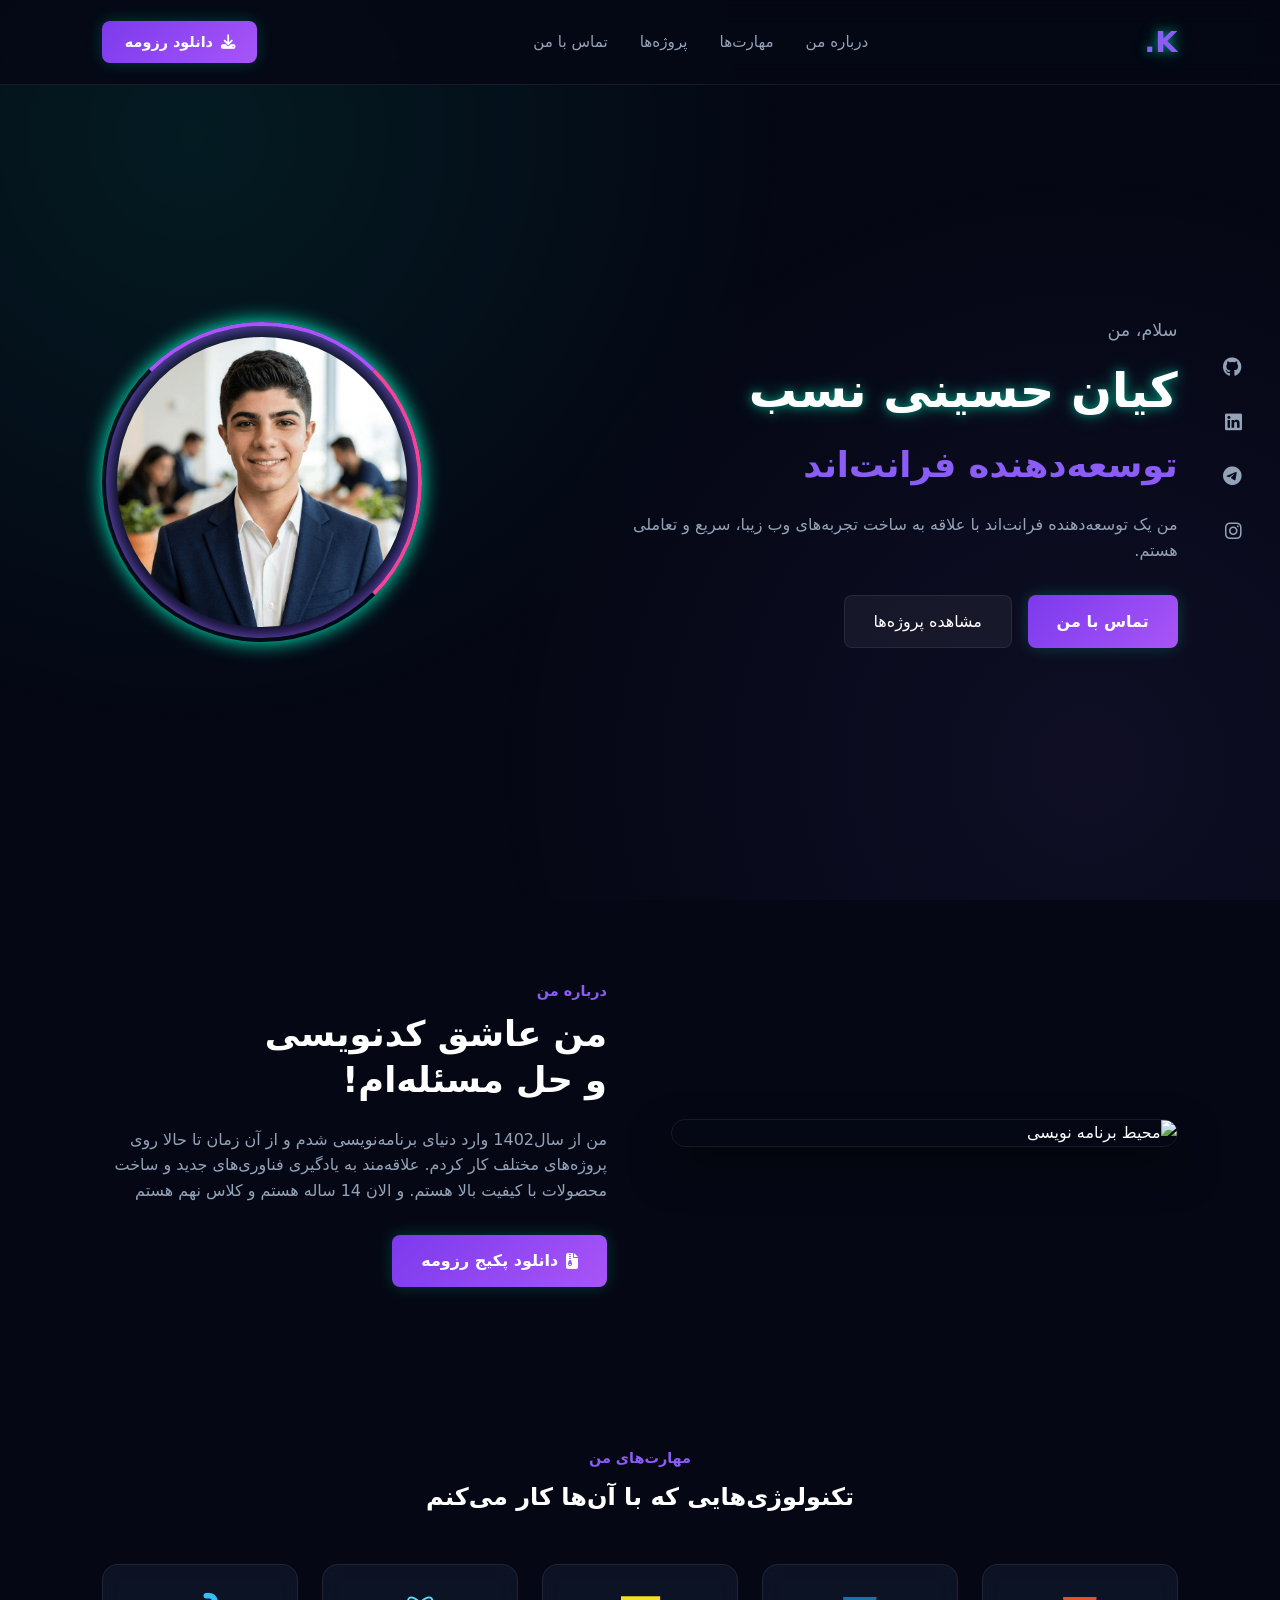
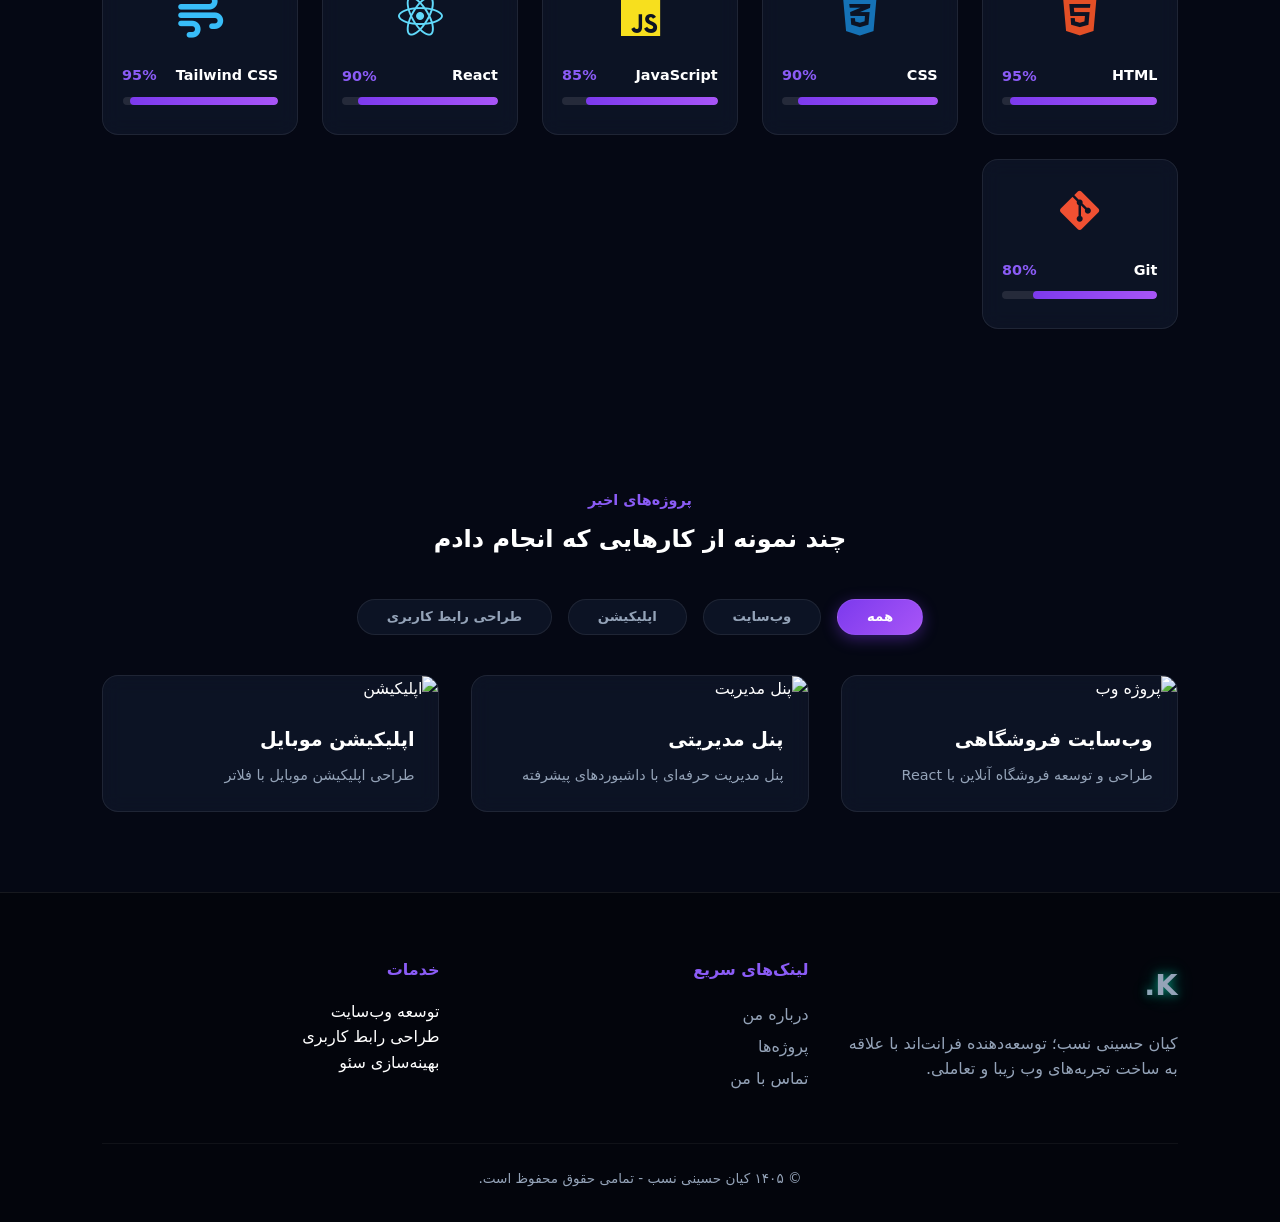
==== index.html @ b5247538 "Add files via upload" ====
<!doctype html>
<html lang="fa" dir="rtl">
  <head>
    <meta charset="UTF-8" />
    <meta name="viewport" content="width=device-width, initial-scale=1.0" />
    <title>کیان حسینی نسب | توسعه‌دهنده فرانت‌اند</title>
    <!-- آیکون‌های FontAwesome -->
    <link
      rel="stylesheet"
      href="https://cdnjs.cloudflare.com/ajax/libs/font-awesome/6.4.0/css/all.min.css"
    />
    <!-- فایل استایل مجزا -->
    <link rel="stylesheet" href="../css/style.css" />
  </head>
  <body>
    <!-- افکت ذرات و هاله پس‌زمینه -->
    <div class="glow-bg"></div>

    <!-- هدر -->
    <header>
      <a href="#" class="logo glow-text">K.</a>
      <button class="hamburger" id="hamburger" aria-label="منو">
        <span></span>
        <span></span>
        <span></span>
      </button>
      <nav id="navMenu">
        <ul>
          <li><a href="./html/info.html" class="nav-link">درباره من</a></li>
          <li><a href="#skills" class="nav-link">مهارت‌ها</a></li>
          <li><a href="./html/projects.html" class="nav-link">پروژه‌ها</a></li>
          <li><a href="./html/contact.html" class="nav-link">تماس با من</a></li>
        </ul>
      </nav>
      <!-- اصلاح‌شده: تبدیل button به a برای کارکرد لینک دانلود -->
      <a
        href="./link/files.zip"
        download="Kian_Hosseini_Resume.zip"
        class="btn-cv pulse-btn"
      >
        <i class="fas fa-download"></i> دانلود رزومه
      </a>
    </header>

    <!-- بخش Hero -->
    <section class="hero reveal">
      <div class="social-sidebar">
        <a href="https://github.com/kian-developer" class="social-icon"
          ><i class="fab fa-github"></i
        ></a>
        <a href="https://linkedin.com" class="social-icon"
          ><i class="fab fa-linkedin"></i
        ></a>
        <a href="https://t.me/+0CqpkGzjEK8zYzdk" class="social-icon"
          ><i class="fab fa-telegram"></i
        ></a>
        <a href="https://instagram.com" class="social-icon"
          ><i class="fab fa-instagram"></i
        ></a>
      </div>

      <div class="hero-content">
        <p class="hero-subtitle">سلام، من</p>
        <h1 class="hero-title glow-text">کیان حسینی نسب</h1>
        <h2 class="hero-role typing-effect">توسعه‌دهنده فرانت‌اند</h2>
        <p class="hero-desc">
          من یک توسعه‌دهنده فرانت‌اند با علاقه به ساخت تجربه‌های وب زیبا، سریع و
          تعاملی هستم.
        </p>
        <div class="hero-btns">
          <a href="#contact" class="btn-primary glow-btn">تماس با من</a>
          <a href="#projects" class="btn-secondary">مشاهده پروژه‌ها</a>
        </div>
      </div>

      <div class="hero-avatar float-anim">
        <div class="neon-ring"></div>
        <img
          src="../image/image.png"
          alt="عکس کیان حسینی نسب"
          class="avatar-img"
        />
      </div>
    </section>

    <!-- درباره من -->
    <section class="about reveal" id="about">
      <div class="about-img-box tilt-card">
        <img
          src="https://images.unsplash.com/photo-1555066931-4365d14bab8c?w=800&auto=format&fit=crop"
          alt="محیط برنامه نویسی"
        />
      </div>
      <div class="about-content">
        <span class="section-tag">درباره من</span>
        <h2 class="about-title">من عاشق کدنویسی<br />و حل مسئله‌ام!</h2>
        <p class="about-desc">
          من از سال1402 وارد دنیای برنامه‌نویسی شدم و از آن زمان تا حالا روی
          پروژه‌های مختلف کار کردم. علاقه‌مند به یادگیری فناوری‌های جدید و ساخت
          محصولات با کیفیت بالا هستم. و الان 14 ساله هستم و کلاس نهم هستم
        </p>
        <a
          href="../link/files.zip"
          download="Kian_Hosseini_Resume.zip"
          class="btn-primary glow-btn"
        >
          <i class="fas fa-file-archive"></i> دانلود پکیج رزومه
        </a>
      </div>
    </section>

    <!-- مهارت‌ها -->
    <section class="skills reveal" id="skills">
      <span class="section-tag">مهارت‌های من</span>
      <h2>تکنولوژی‌هایی که با آن‌ها کار می‌کنم</h2>
      <div class="skills-grid">
        <div class="skill-card tilt-card">
          <i class="fab fa-html5" style="color: #e34f26"></i>
          <div class="skill-header">
            <span>HTML</span>
            <span>95%</span>
          </div>
          <div class="progress-bar-bg">
            <div class="progress-bar-fill" data-progress="95%"></div>
          </div>
        </div>

        <div class="skill-card tilt-card">
          <i class="fab fa-css3-alt" style="color: #1572b6"></i>
          <div class="skill-header">
            <span>CSS</span>
            <span>90%</span>
          </div>
          <div class="progress-bar-bg">
            <div class="progress-bar-fill" data-progress="90%"></div>
          </div>
        </div>

        <div class="skill-card tilt-card">
          <i class="fab fa-js" style="color: #f7df1e"></i>
          <div class="skill-header">
            <span>JavaScript</span>
            <span>85%</span>
          </div>
          <div class="progress-bar-bg">
            <div class="progress-bar-fill" data-progress="85%"></div>
          </div>
        </div>

        <div class="skill-card tilt-card">
          <i class="fab fa-react" style="color: #61dafb"></i>
          <div class="skill-header">
            <span>React</span>
            <span>90%</span>
          </div>
          <div class="progress-bar-bg">
            <div class="progress-bar-fill" data-progress="90%"></div>
          </div>
        </div>

        <div class="skill-card tilt-card">
          <i class="fas fa-wind" style="color: #38bdf8"></i>
          <div class="skill-header">
            <span>Tailwind CSS</span>
            <span>95%</span>
          </div>
          <div class="progress-bar-bg">
            <div class="progress-bar-fill" data-progress="95%"></div>
          </div>
        </div>

        <div class="skill-card tilt-card">
          <i class="fab fa-git-alt" style="color: #f05032"></i>
          <div class="skill-header">
            <span>Git</span>
            <span>80%</span>
          </div>
          <div class="progress-bar-bg">
            <div class="progress-bar-fill" data-progress="80%"></div>
          </div>
        </div>
      </div>
    </section>

    <!-- پروژه‌ها -->
    <section class="projects reveal" id="projects">
      <span class="section-tag">پروژه‌های اخیر</span>
      <h2>چند نمونه از کارهایی که انجام دادم</h2>

      <div class="filter-btns">
        <button class="filter-btn active" data-filter="all">همه</button>
        <button class="filter-btn" data-filter="web">وب‌سایت</button>
        <button class="filter-btn" data-filter="app">اپلیکیشن</button>
        <button class="filter-btn" data-filter="ui">طراحی رابط کاربری</button>
      </div>

      <div class="projects-grid">
        <div class="project-card tilt-card" data-category="web">
          <img
            src="https://images.unsplash.com/photo-1460925895917-afdab827c52f?w=500&auto=format&fit=crop"
            alt="پروژه وب"
          />
          <div class="project-info">
            <h3 class="project-title">وب‌سایت فروشگاهی</h3>
            <p class="project-desc">طراحی و توسعه فروشگاه آنلاین با React</p>
          </div>
        </div>
        <div class="project-card tilt-card" data-category="web">
          <img
            src="https://images.unsplash.com/photo-1551288049-bebda4e38f71?w=500&auto=format&fit=crop"
            alt="پنل مدیریت"
          />
          <div class="project-info">
            <h3 class="project-title">پنل مدیریتی</h3>
            <p class="project-desc">پنل مدیریت حرفه‌ای با داشبوردهای پیشرفته</p>
          </div>
        </div>
        <div class="project-card tilt-card" data-category="app">
          <img
            src="https://images.unsplash.com/photo-1512941937669-90a1b58e7e9c?w=500&auto=format&fit=crop"
            alt="اپلیکیشن"
          />
          <div class="project-info">
            <h3 class="project-title">اپلیکیشن موبایل</h3>
            <p class="project-desc">طراحی اپلیکیشن موبایل با فلاتر</p>
          </div>
        </div>
      </div>
    </section>

    <!-- فوتر -->
    <footer id="contact">
      <div class="footer-content">
        <div class="footer-col">
          <a href="#" class="logo glow-text">K.</a>
          <p style="color: var(--text-gray); margin-top: 1rem">
            کیان حسینی نسب؛ توسعه‌دهنده فرانت‌اند با علاقه به ساخت تجربه‌های وب
            زیبا و تعاملی.
          </p>
        </div>
        <div class="footer-col">
          <h4>لینک‌های سریع</h4>
          <ul>
            <li><a href="#about">درباره من</a></li>
            <li><a href="#projects">پروژه‌ها</a></li>
            <li><a href="#contact">تماس با من</a></li>
          </ul>
        </div>
        <div class="footer-col">
          <h4>خدمات</h4>
          <ul>
            <li>توسعه وب‌سایت</li>
            <li>طراحی رابط کاربری</li>
            <li>بهینه‌سازی سئو</li>
          </ul>
        </div>
      </div>
      <div class="footer-bottom">
        <p>© ۱۴۰۵ کیان حسینی نسب - تمامی حقوق محفوظ است.</p>
      </div>
    </footer>

    <!-- اسکریپت مجزا -->
    <script src="../js/index.js"></script>
  </body>
</html>
---- css/style.css ----
/* ========================================== */
/* ریست و متغیرهای اصلی                      */
/* ========================================== */
html {
  scroll-behavior: smooth;
  /* جلوگیری از پوشانده شدن سرتیترها توسط هدر ثابت */
  scroll-padding-top: 80px;
}
* {
  box-sizing: border-box;
  margin: 0;
  padding: 0;
  font-family:
    system-ui,
    -apple-system,
    BlinkMacSystemFont,
    "Segoe UI",
    Roboto,
    sans-serif;
}

:root {
  --bg-dark: #050814;
  --card-bg: rgba(15, 23, 42, 0.75);
  --card-border: rgba(255, 255, 255, 0.08);
  --primary-purple: #8b5cf6;
  --accent-neon: #a855f7;
  --text-white: #ffffff;
  --text-gray: #94a3b8;
}

body {
  background-color: var(--bg-dark);
  color: var(--text-white);
  line-height: 1.6;
  overflow-x: hidden;
}

/* ========================================== */
/* هدر و ناوبری                               */
/* ========================================== */
header {
  position: fixed;
  top: 0;
  left: 0;
  width: 100%;
  padding: 1.2rem 8%;
  display: flex;
  justify-content: space-between;
  align-items: center;
  background: rgba(5, 8, 20, 0.85);
  backdrop-filter: blur(12px);
  z-index: 1000;
  border-bottom: 1px solid var(--card-border);
}

.logo {
  font-size: 1.8rem;
  font-weight: 800;
  color: var(--primary-purple);
  text-decoration: none;
}

nav ul {
  display: flex;
  list-style: none;
  gap: 2rem;
}

nav a {
  color: var(--text-gray);
  text-decoration: none;
  font-size: 0.95rem;
  transition: color 0.3s;
}

nav a:hover {
  color: var(--text-white);
}

.btn-cv {
  background: linear-gradient(135deg, #7c3aed, #a855f7);
  color: white;
  padding: 0.6rem 1.4rem;
  border-radius: 8px;
  text-decoration: none;
  font-weight: bold;
  font-size: 0.9rem;
  box-shadow: 0 4px 15px rgba(124, 58, 237, 0.4);
  transition:
    transform 0.3s,
    box-shadow 0.3s;
}

.btn-cv:hover {
  transform: translateY(-2px);
  box-shadow: 0 6px 20px rgba(124, 58, 237, 0.6);
}

/* دکمه همبرگری موبایل */
.hamburger {
  display: none;
  flex-direction: column;
  gap: 5px;
  cursor: pointer;
  background: none;
  border: none;
  z-index: 1001;
}

.hamburger span {
  width: 25px;
  height: 3px;
  background-color: var(--text-white);
  border-radius: 2px;
  transition: 0.3s;
}

/* ========================================== */
/* بخش Hero                                  */
/* ========================================== */
.hero {
  min-height: 100vh;
  padding: 8rem 8% 4rem;
  display: flex;
  align-items: center;
  justify-content: space-between;
  position: relative;
}

.social-sidebar {
  position: absolute;
  right: 3%;
  top: 50%;
  transform: translateY(-50%);
  display: flex;
  flex-direction: column;
  gap: 1.5rem;
}

.social-sidebar a {
  color: var(--text-gray);
  font-size: 1.2rem;
  transition:
    color 0.3s,
    transform 0.3s;
}

.social-sidebar a:hover {
  color: var(--primary-purple);
  transform: scale(1.2);
}

.hero-content {
  max-width: 550px;
}

.hero-subtitle {
  color: var(--text-gray);
  font-size: 1.1rem;
  margin-bottom: 0.5rem;
}

.hero-title {
  font-size: 3rem;
  font-weight: 800;
  margin-bottom: 0.5rem;
}

.hero-role {
  font-size: 2.2rem;
  color: var(--primary-purple);
  margin-bottom: 1.2rem;
}

.hero-desc {
  color: var(--text-gray);
  margin-bottom: 2rem;
  font-size: 1rem;
}

.hero-btns {
  display: flex;
  gap: 1rem;
}

.btn-primary {
  background: linear-gradient(135deg, #7c3aed, #a855f7);
  color: white;
  padding: 0.8rem 1.8rem;
  border-radius: 8px;
  text-decoration: none;
  font-weight: bold;
}

.btn-secondary {
  border: 1px solid var(--card-border);
  background: rgba(255, 255, 255, 0.05);
  color: white;
  padding: 0.8rem 1.8rem;
  border-radius: 8px;
  text-decoration: none;
}

/* حلقه نئونی تصویر */
.hero-avatar {
  position: relative;
  width: 320px;
  height: 320px;
  display: flex;
  justify-content: center;
  align-items: center;
}

.neon-ring {
  position: absolute;
  width: 100%;
  height: 100%;
  border-radius: 50%;
  border: 4px solid transparent;
  border-top-color: #a855f7;
  border-right-color: #ec4899;
  box-shadow: 0 0 30px rgba(168, 85, 247, 0.5);
  animation: spin 8s linear infinite;
}

.avatar-img {
  width: 290px;
  height: 290px;
  border-radius: 50%;
  object-fit: cover;
  position: relative;
  z-index: 2;
}

@keyframes spin {
  100% {
    transform: rotate(360deg);
  }
}

/* ========================================== */
/* بخش درباره من                              */
/* ========================================== */
.about {
  padding: 5rem 8%;
  display: flex;
  align-items: center;
  gap: 4rem;
}

.about-img-box {
  flex: 1;
  border-radius: 16px;
  overflow: hidden;
  border: 1px solid var(--card-border);
  box-shadow: 0 20px 40px rgba(0, 0, 0, 0.5);
}

.about-img-box img {
  width: 100%;
  display: block;
}

.about-content {
  flex: 1;
}

.section-tag {
  color: var(--primary-purple);
  font-size: 0.9rem;
  font-weight: bold;
  margin-bottom: 0.5rem;
  display: block;
}

.about-title {
  font-size: 2.2rem;
  margin-bottom: 1.5rem;
  line-height: 1.3;
}

.about-desc {
  color: var(--text-gray);
  margin-bottom: 2rem;
}

/* ========================================== */
/* بخش مهارت‌ها + نوارهای پیشرفت (Progress Bar)*/
/* ========================================== */
.skills {
  padding: 5rem 8%;
  text-align: center;
}

.skills-grid {
  display: grid;
  grid-template-columns: repeat(auto-fit, minmax(180px, 1fr));
  gap: 1.5rem;
  margin-top: 3rem;
}

.skill-card {
  background: var(--card-bg);
  border: 1px solid var(--card-border);
  padding: 1.8rem 1.2rem;
  border-radius: 16px;
  backdrop-filter: blur(10px);
  transition:
    transform 0.3s,
    box-shadow 0.3s;
  display: flex;
  flex-direction: column;
  align-items: center;
}

.skill-card:hover {
  transform: translateY(-8px);
  box-shadow: 0 10px 25px rgba(139, 92, 246, 0.2);
}

.skill-card i {
  font-size: 2.8rem;
  margin-bottom: 0.8rem;
}

.skill-header {
  display: flex;
  justify-content: space-between;
  width: 100%;
  margin-top: 0.8rem;
  font-size: 0.9rem;
  font-weight: bold;
}

.skill-header span:last-child {
  color: var(--primary-purple);
}

.progress-bar-bg {
  width: 100%;
  height: 8px;
  background: rgba(255, 255, 255, 0.1);
  border-radius: 10px;
  margin-top: 0.6rem;
  overflow: hidden;
  position: relative;
}

.progress-bar-fill {
  height: 100%;
  background: linear-gradient(90deg, #7c3aed, #a855f7);
  border-radius: 10px;
  width: 0%;
  transition: width 1.5s ease-in-out;
}

/* ========================================== */
/* بخش پروژه‌ها با فیلتر داینامیک             */
/* ========================================== */
.projects {
  padding: 5rem 8%;
  text-align: center;
}

.filter-btns {
  display: flex;
  justify-content: center;
  gap: 1rem;
  margin: 2.5rem 0;
  flex-wrap: wrap;
}

.filter-btn {
  background: var(--card-bg);
  border: 1px solid var(--card-border);
  color: var(--text-gray);
  padding: 0.6rem 1.8rem;
  border-radius: 20px;
  cursor: pointer;
  font-weight: 600;
  transition: all 0.3s ease;
}

.filter-btn.active,
.filter-btn:hover {
  background: linear-gradient(135deg, #7c3aed, #a855f7);
  color: white;
  box-shadow: 0 4px 15px rgba(124, 58, 237, 0.4);
}

.projects-grid {
  display: grid;
  grid-template-columns: repeat(auto-fit, minmax(300px, 1fr));
  gap: 2rem;
}

.project-card {
  background: var(--card-bg);
  border: 1px solid var(--card-border);
  border-radius: 16px;
  overflow: hidden;
  text-align: right;
  transition:
    transform 0.4s ease,
    opacity 0.4s ease;
  backdrop-filter: blur(10px);
}

.project-card.hide {
  display: none;
}

.project-card:hover {
  transform: translateY(-8px);
}

.project-card img {
  width: 100%;
  height: 200px;
  object-fit: cover;
}

.project-info {
  padding: 1.5rem;
}

.project-title {
  font-size: 1.2rem;
  margin-bottom: 0.5rem;
}

.project-desc {
  color: var(--text-gray);
  font-size: 0.9rem;
}

/* ========================================== */
/* انیمیشن ظهور موقع اسکرول                   */
/* ========================================== */
.reveal {
  opacity: 0;
  transform: translateY(30px);
  transition: all 0.8s ease;
}

.reveal.active {
  opacity: 1;
  transform: translateY(0);
}

/* ========================================== */
/* فوتر                                       */
/* ========================================== */
footer {
  border-top: 1px solid var(--card-border);
  padding: 4rem 8% 2rem;
  background: #03050c;
}

.footer-content {
  display: grid;
  grid-template-columns: repeat(auto-fit, minmax(200px, 1fr));
  gap: 2rem;
  margin-bottom: 3rem;
}

.footer-col h4 {
  color: var(--primary-purple);
  margin-bottom: 1rem;
}

.footer-col ul {
  list-style: none;
}

.footer-col a {
  color: var(--text-gray);
  text-decoration: none;
  line-height: 2;
}

.footer-bottom {
  text-align: center;
  color: var(--text-gray);
  font-size: 0.85rem;
  border-top: 1px solid rgba(255, 255, 255, 0.05);
  padding-top: 1.5rem;
}

/* ========================================== */
/* تنظیمات ریسپانسیو (موبایل و تبلت)          */
/* ========================================== */
@media (max-width: 992px) {
  .hero {
    flex-direction: column-reverse;
    text-align: center;
    gap: 3rem;
  }
  .social-sidebar {
    position: static;
    flex-direction: row;
    transform: none;
    justify-content: center;
  }
  .about {
    flex-direction: column;
    text-align: center;
  }
}

@media (max-width: 768px) {
  .hamburger {
    display: flex;
  }

  nav {
    position: fixed;
    top: 0;
    right: -100%;
    width: 70%;
    height: 100vh;
    background: rgba(5, 8, 20, 0.98);
    backdrop-filter: blur(15px);
    flex-direction: column;
    justify-content: center;
    align-items: center;
    transition: 0.4s ease;
  }

  nav.active {
    right: 0;
  }
  nav ul {
    flex-direction: column;
    text-align: center;
  }

  .hero-title {
    font-size: 2.2rem;
  }
  .hero-role {
    font-size: 1.6rem;
  }
}
/* ==============================================
   استایل‌های انیمیشنی مدرن و نئونی (Sigma Style)
   ============================================== */

:root {
  --neon-cyan: #00ffcc;
  --neon-purple: #8b5cf6;
}

/* پس‌زمینه پویا با هاله نئونی */
.glow-bg {
  position: fixed;
  top: 0;
  left: 0;
  width: 100vw;
  height: 100vh;
  background:
    radial-gradient(
      circle at 15% 15%,
      rgba(0, 255, 204, 0.08) 0%,
      transparent 45%
    ),
    radial-gradient(
      circle at 85% 85%,
      rgba(139, 92, 246, 0.08) 0%,
      transparent 45%
    );
  pointer-events: none;
  z-index: -1;
}

/* افکت شناوری تصویر */
.float-anim {
  animation: float 4s ease-in-out infinite;
}

@keyframes float {
  0%,
  100% {
    transform: translateY(0px) rotate(0deg);
  }
  50% {
    transform: translateY(-15px) rotate(1deg);
  }
}

/* متن‌های درخشان نئونی */
.glow-text {
  text-shadow:
    0 0 10px rgba(0, 255, 204, 0.5),
    0 0 20px rgba(0, 255, 204, 0.3);
}

/* دکمه دانلود با پالس درخشان */
.btn-cv,
.glow-btn {
  position: relative;
  transition: all 0.4s cubic-bezier(0.175, 0.885, 0.32, 1.275);
  box-shadow: 0 0 15px rgba(0, 255, 204, 0.2);
  text-decoration: none;
  display: inline-flex;
  align-items: center;
  gap: 0.5rem;
}

.btn-cv:hover,
.glow-btn:hover {
  transform: translateY(-4px) scale(1.03);
  box-shadow: 0 0 25px rgba(0, 247, 255, 0.6);
}

/* کارت‌های سه‌بعدی متحرک */
.tilt-card {
  transition:
    transform 0.4s ease,
    box-shadow 0.4s ease;
  border: 1px solid rgba(255, 255, 255, 0.08);
  backdrop-filter: blur(10px);
}

.tilt-card:hover {
  transform: translateY(-8px) scale(1.02);
  border-color: var(--neon-cyan);
  box-shadow: 0 10px 30px rgba(0, 238, 255, 0.2);
}

/* انیمیشن چرخشی حلقه نئونی پروفایل */
.neon-ring {
  box-shadow:
    0 0 20px var(--neon-cyan),
    inset 0 0 20px var(--neon-purple);
  animation: pulse-ring 3s infinite alternate;
}

@keyframes pulse-ring {
  0% {
    transform: scale(0.98);
    opacity: 0.8;
  }
  100% {
    transform: scale(1.03);
    opacity: 1;
    box-shadow: 0 0 35px var(--neon-cyan);
  }
}

/* آیکون‌های شبکه اجتماعی متحرک */
.social-icon {
  transition: all 0.3s ease;
}

.social-icon:hover {
  color: var(--neon-cyan);
  transform: translateX(-5px) scale(1.2);
}

/* استایل برای سی اس اس کانتکت */
/* ==============================================
   استایل‌های اختصاصی صفحه تماس با من
   ============================================== */

.contact-page {
  padding: 120px 2rem 4rem;
  max-width: 1200px;
  margin: 0 auto;
}

.contact-hero {
  text-align: center;
  margin-bottom: 3rem;
}

.contact-container {
  display: grid;
  grid-template-columns: 1fr 1.5fr;
  gap: 2.5rem;
  margin-bottom: 4rem;
}

@media (max-width: 968px) {
  .contact-container {
    grid-template-columns: 1fr;
  }
}

.contact-info-cards {
  display: flex;
  flex-direction: column;
  gap: 1.5rem;
}

.info-card {
  display: flex;
  align-items: center;
  gap: 1.2rem;
  padding: 1.5rem;
  background: rgba(18, 20, 32, 0.6);
  border-radius: 16px;
}

.info-icon {
  width: 50px;
  height: 50px;
  background: rgba(0, 255, 204, 0.1);
  border: 1px solid var(--neon-cyan);
  border-radius: 12px;
  display: flex;
  align-items: center;
  justify-content: center;
  color: var(--neon-cyan);
  font-size: 1.3rem;
}

.info-link {
  color: var(--neon-cyan);
  text-decoration: none;
  font-weight: bold;
}

.contact-form-wrapper {
  background: rgba(18, 20, 32, 0.7);
  padding: 2.5rem;
  border-radius: 20px;
}

.input-group {
  display: flex;
  flex-direction: column;
  gap: 0.5rem;
  margin-bottom: 1.2rem;
}

.input-group label {
  color: #fff;
  font-size: 0.9rem;
}

.input-group input,
.input-group select,
.input-group textarea {
  width: 100%;
  padding: 0.85rem 1rem;
  background: rgba(255, 255, 255, 0.05);
  border: 1px solid rgba(255, 255, 255, 0.1);
  border-radius: 10px;
  color: #fff;
  outline: none;
  transition: all 0.3s ease;
}

.input-group input:focus,
.input-group select:focus,
.input-group textarea:focus {
  border-color: var(--neon-cyan);
  box-shadow: 0 0 10px rgba(0, 255, 204, 0.3);
}

.submit-btn {
  width: 100%;
  justify-content: center;
  cursor: pointer;
}

.faq-grid {
  display: grid;
  grid-template-columns: repeat(auto-fit, minmax(300px, 1fr));
  gap: 1.5rem;
  margin-top: 1.5rem;
}

.faq-item {
  padding: 1.5rem;
  background: rgba(18, 20, 32, 0.6);
  border-radius: 16px;
}
/* ==============================================
   استایل دکمه‌های شبکه‌های اجتماعی (Social Buttons)
   ============================================== */

.social-connect-box {
  background: rgba(18, 20, 32, 0.7);
  padding: 1.8rem;
  border-radius: 20px;
  border: 1px solid rgba(255, 255, 255, 0.08);
  backdrop-filter: blur(10px);
  margin-top: 1rem;
}

.social-connect-box h3 {
  color: #fff;
  font-size: 1.1rem;
  margin-bottom: 1.2rem;
  text-align: center;
}

.social-links-grid {
  display: flex;
  flex-direction: column;
  gap: 0.8rem;
}

.social-btn {
  display: flex;
  align-items: center;
  justify-content: center;
  gap: 0.8rem;
  padding: 0.85rem 1.2rem;
  background: rgba(255, 255, 255, 0.03);
  border: 1px solid rgba(255, 255, 255, 0.1);
  border-radius: 12px;
  color: var(--text-gray, #e2e8f0);
  text-decoration: none;
  font-weight: 600;
  font-size: 0.95rem;
  transition: all 0.3s cubic-bezier(0.175, 0.885, 0.32, 1.275);
}

/* افکت هوور (Hover) دکمه‌ها */
.social-btn:hover {
  transform: translateY(-3px) scale(1.02);
  color: #fff;
}

/* استایل و رنگ اختصاصی هر شبکه اجتماعی هنگام رفتن موس روی آن */
.social-btn:nth-child(1):hover {
  /* GitHub */
  background: rgba(255, 255, 255, 0.1);
  border-color: #fff;
  box-shadow: 0 0 15px rgba(255, 255, 255, 0.3);
}

.social-btn:nth-child(2):hover {
  /* LinkedIn */
  background: rgba(10, 102, 194, 0.2);
  border-color: #0a66c2;
  color: #0a66c2;
  box-shadow: 0 0 15px rgba(10, 102, 194, 0.4);
}

.social-btn:nth-child(3):hover {
  /* Instagram */
  background: rgba(225, 48, 108, 0.2);
  border-color: #e1306c;
  color: #e1306c;
  box-shadow: 0 0 15px rgba(225, 48, 108, 0.4);
}

/* بزرگ‌تر شدن آیکون‌ها هنگام هوور */
.social-btn i {
  font-size: 1.2rem;
  transition: transform 0.3s ease;
}

.social-btn:hover i {
  transform: scale(1.2);
}
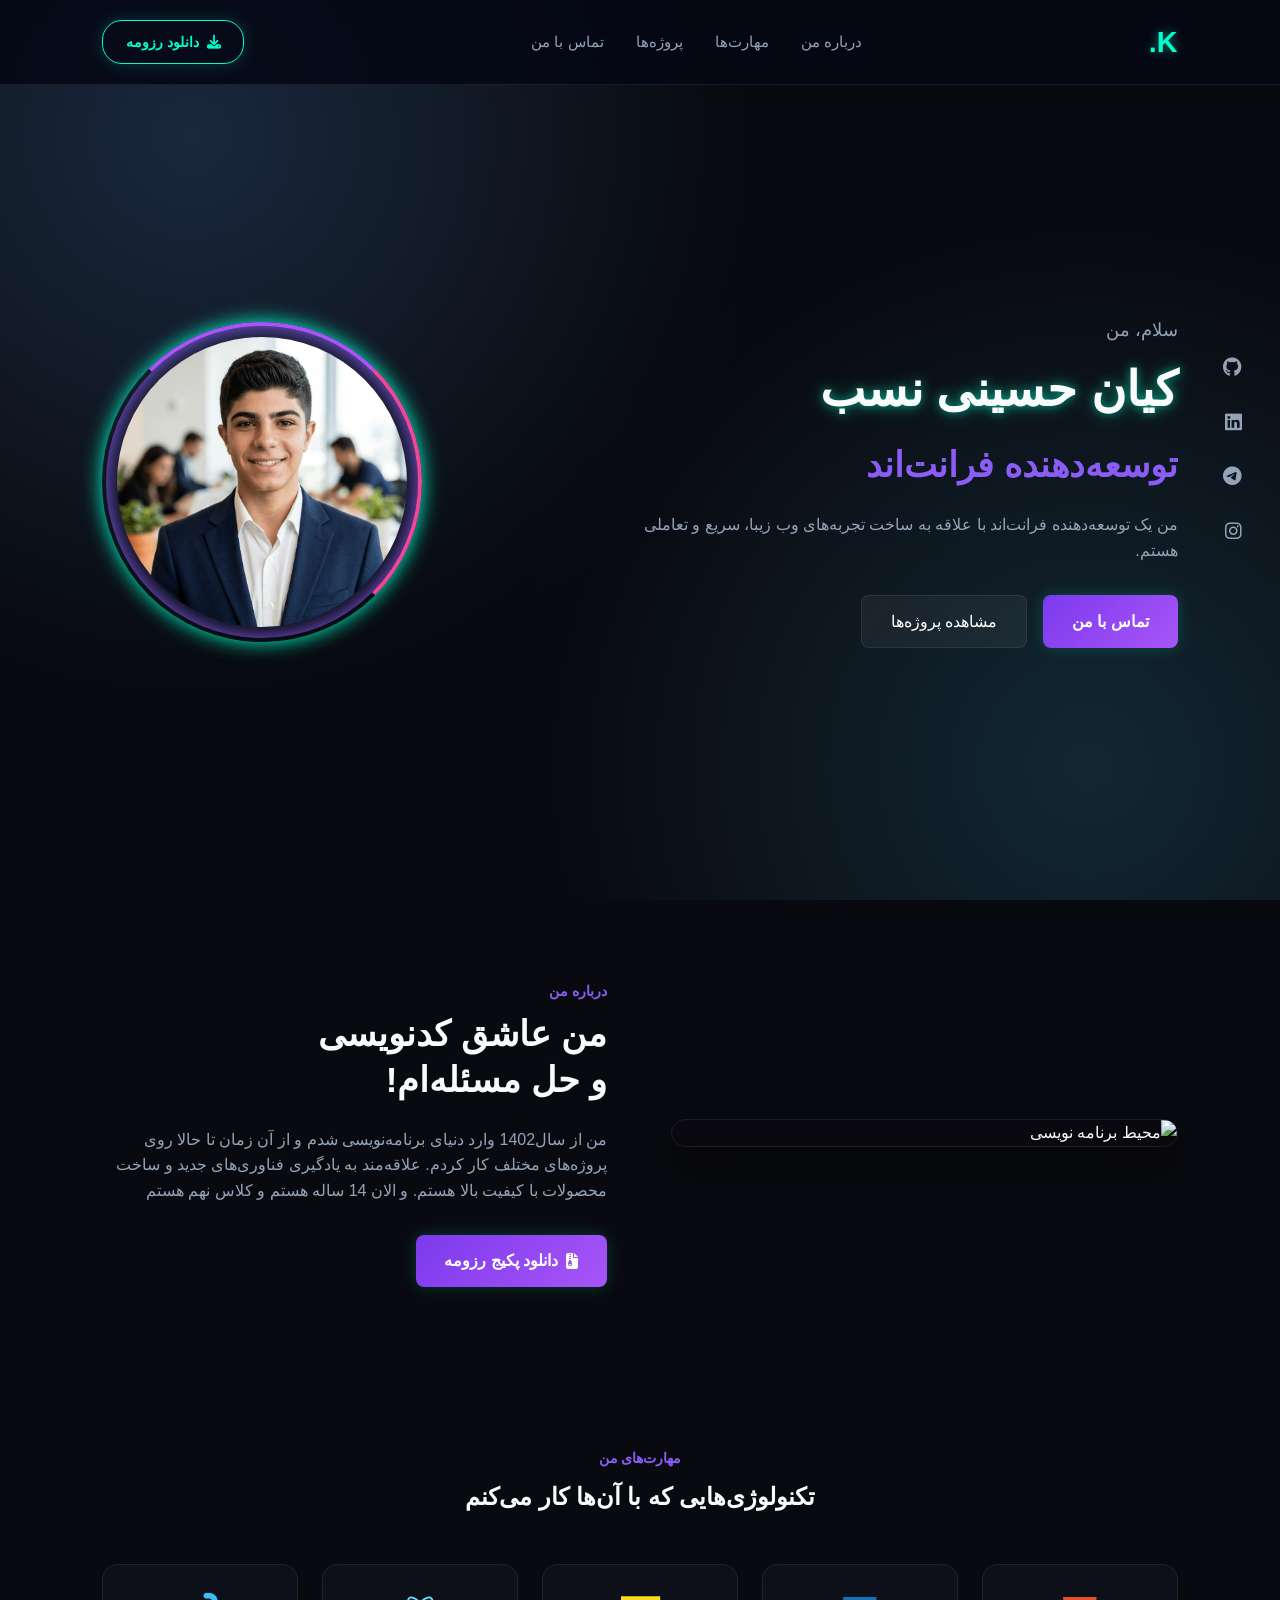
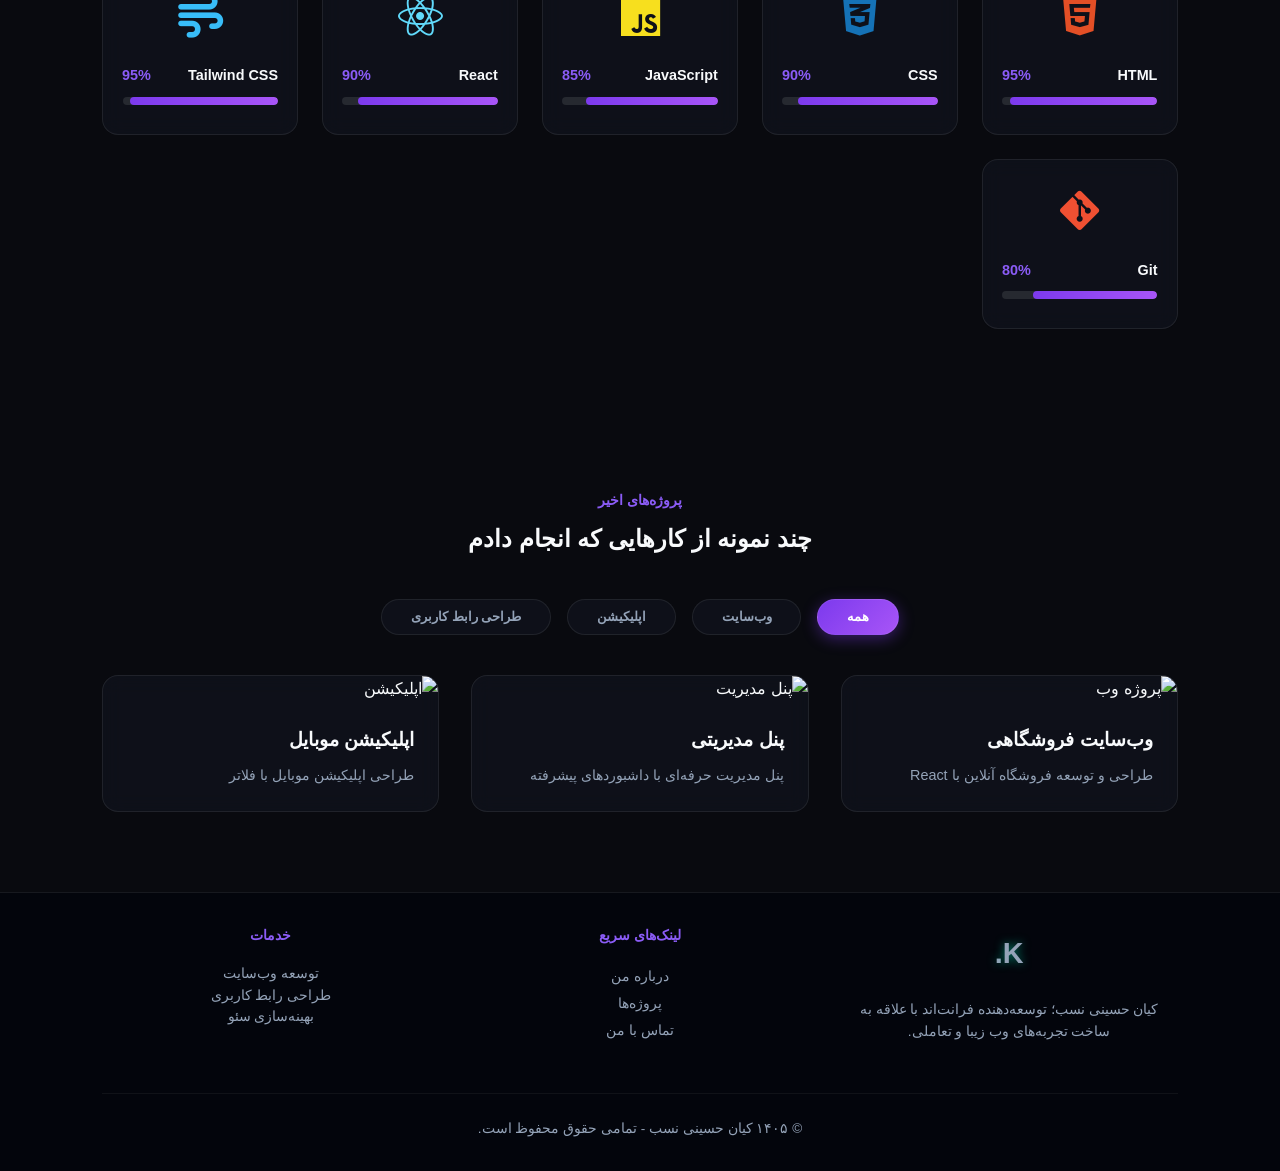
==== commit 9acac293: "style link index" ====
--- a/index.html
+++ b/index.html
@@ -10,7 +10,8 @@
       href="https://cdnjs.cloudflare.com/ajax/libs/font-awesome/6.4.0/css/all.min.css"
     />
     <!-- فایل استایل مجزا -->
-    <link rel="stylesheet" href="../css/style.css" />
+     <link rel="stylesheet" href="./css/style.css" />
+    <link rel="stylesheet" href="./css/index.css">
   </head>
   <body>
     <!-- افکت ذرات و هاله پس‌زمینه -->
--- a/css/index.css
+++ b/css/index.css
@@ -0,0 +1,163 @@
+/* style.css - تنظیمات پایه، متغیرهای نئونی و استایل‌های عمومی */
+@import url("https://cdn.jsdelivr.net/gh/rastikerdar/vazirmatn@v33.003/Vazirmatn-font-face.css");
+
+:root {
+  --bg-dark: #090a0f;
+  --card-bg: rgba(18, 20, 32, 0.65);
+  --card-border: rgba(255, 255, 255, 0.08);
+  --accent-neon: #00ffcc;
+  --primary-purple: #8b5cf6;
+  --text-white: #f8fafc;
+  --text-gray: #94a3b8;
+  --font-main: "Vazirmatn", sans-serif;
+}
+
+* {
+  margin: 0;
+  padding: 0;
+  box-sizing: border-box;
+  font-family: var(--font-main);
+}
+
+body {
+  background-color: var(--bg-dark);
+  color: var(--text-white);
+  line-height: 1.6;
+  overflow-x: hidden;
+  background-image:
+    radial-gradient(
+      circle at 15% 15%,
+      rgba(139, 92, 246, 0.15) 0%,
+      transparent 40%
+    ),
+    radial-gradient(
+      circle at 85% 85%,
+      rgba(0, 255, 204, 0.1) 0%,
+      transparent 40%
+    );
+  background-attachment: fixed;
+}
+
+/* هدر اصلی */
+header {
+  position: fixed;
+  top: 0;
+  left: 0;
+  width: 100%;
+  padding: 1.2rem 8%;
+  display: flex;
+  justify-content: space-between;
+  align-items: center;
+  z-index: 100;
+  transition: all 0.4s ease;
+}
+
+header.scrolled {
+  background: rgba(9, 10, 15, 0.95);
+  backdrop-filter: blur(10px);
+  border-bottom: 1px solid var(--card-border);
+  box-shadow: 0 4px 20px rgba(0, 0, 0, 0.4);
+}
+
+.logo {
+  font-size: 1.8rem;
+  font-weight: 900;
+  color: var(--accent-neon);
+  text-decoration: none;
+  text-shadow: 0 0 10px rgba(0, 255, 204, 0.5);
+}
+
+nav ul {
+  display: flex;
+  list-style: none;
+  gap: 2rem;
+}
+
+.nav-link {
+  color: var(--text-gray);
+  text-decoration: none;
+  font-size: 0.95rem;
+  transition: color 0.3s ease;
+}
+
+.nav-link:hover,
+.nav-link.active {
+  color: var(--accent-neon);
+}
+
+.btn-cv {
+  padding: 0.6rem 1.4rem;
+  border-radius: 20px;
+  background: transparent;
+  border: 1px solid var(--accent-neon);
+  color: var(--accent-neon);
+  text-decoration: none;
+  font-size: 0.88rem;
+  transition: all 0.3s ease;
+}
+
+.btn-cv:hover {
+  background: var(--accent-neon);
+  color: #000;
+  box-shadow: 0 0 15px rgba(0, 255, 204, 0.4);
+}
+
+/* منوی موبایل */
+.hamburger {
+  display: none;
+  flex-direction: column;
+  gap: 5px;
+  background: none;
+  border: none;
+  cursor: pointer;
+}
+
+.hamburger span {
+  width: 25px;
+  height: 2px;
+  background: var(--text-white);
+  transition: all 0.3s ease;
+}
+
+@media (max-width: 768px) {
+  .hamburger {
+    display: flex;
+  }
+  nav {
+    position: fixed;
+    top: 70px;
+    right: -100%;
+    width: 80%;
+    height: 100vh;
+    background: rgba(9, 10, 15, 0.98);
+    backdrop-filter: blur(15px);
+    padding: 3rem 2rem;
+    transition: right 0.4s ease;
+    border-left: 1px solid var(--card-border);
+  }
+  nav.active {
+    right: 0;
+  }
+  nav ul {
+    flex-direction: column;
+    gap: 1.8rem;
+  }
+}
+
+/* فوتر */
+footer {
+  padding: 2rem 8%;
+  border-top: 1px solid var(--card-border);
+  text-align: center;
+  color: var(--text-gray);
+  font-size: 0.85rem;
+}
+
+.badge {
+  background: rgba(0, 255, 204, 0.1);
+  color: var(--accent-neon);
+  border: 1px solid var(--accent-neon);
+  padding: 0.3rem 0.9rem;
+  border-radius: 15px;
+  font-size: 0.8rem;
+}
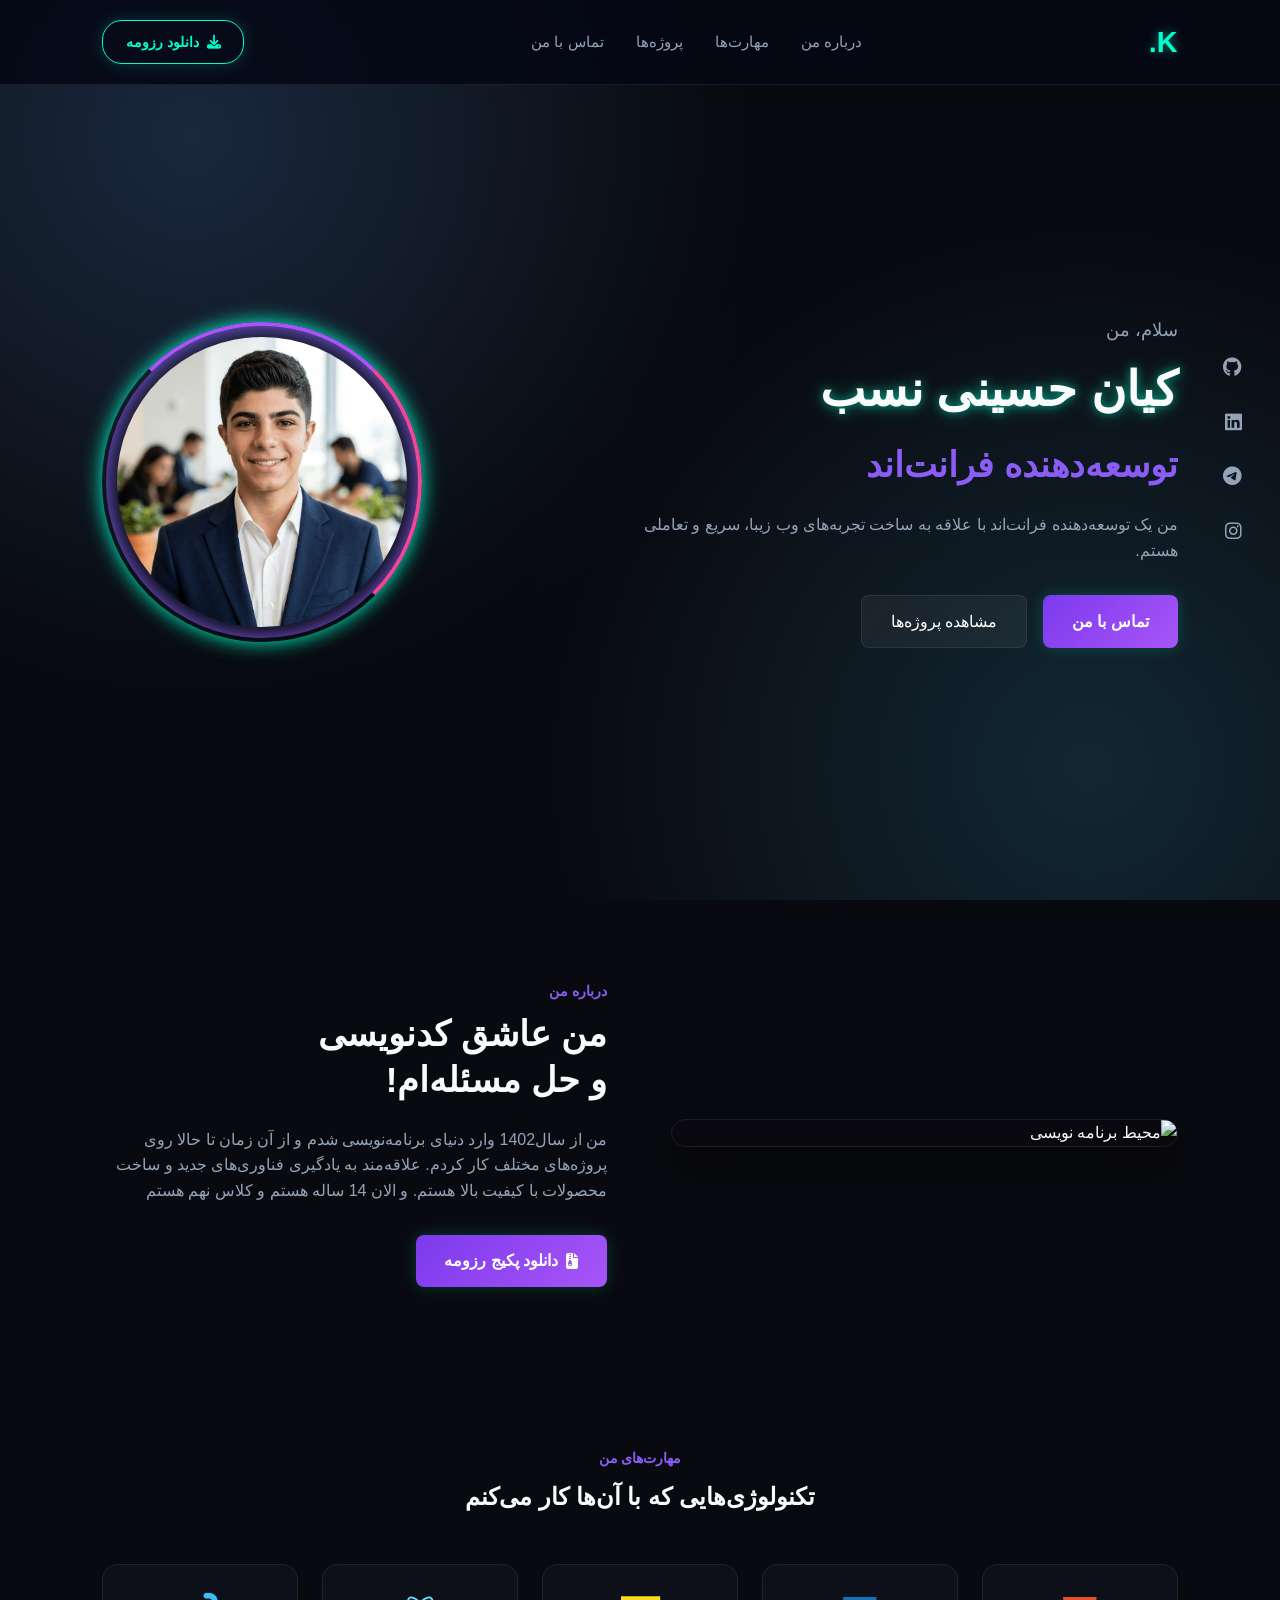
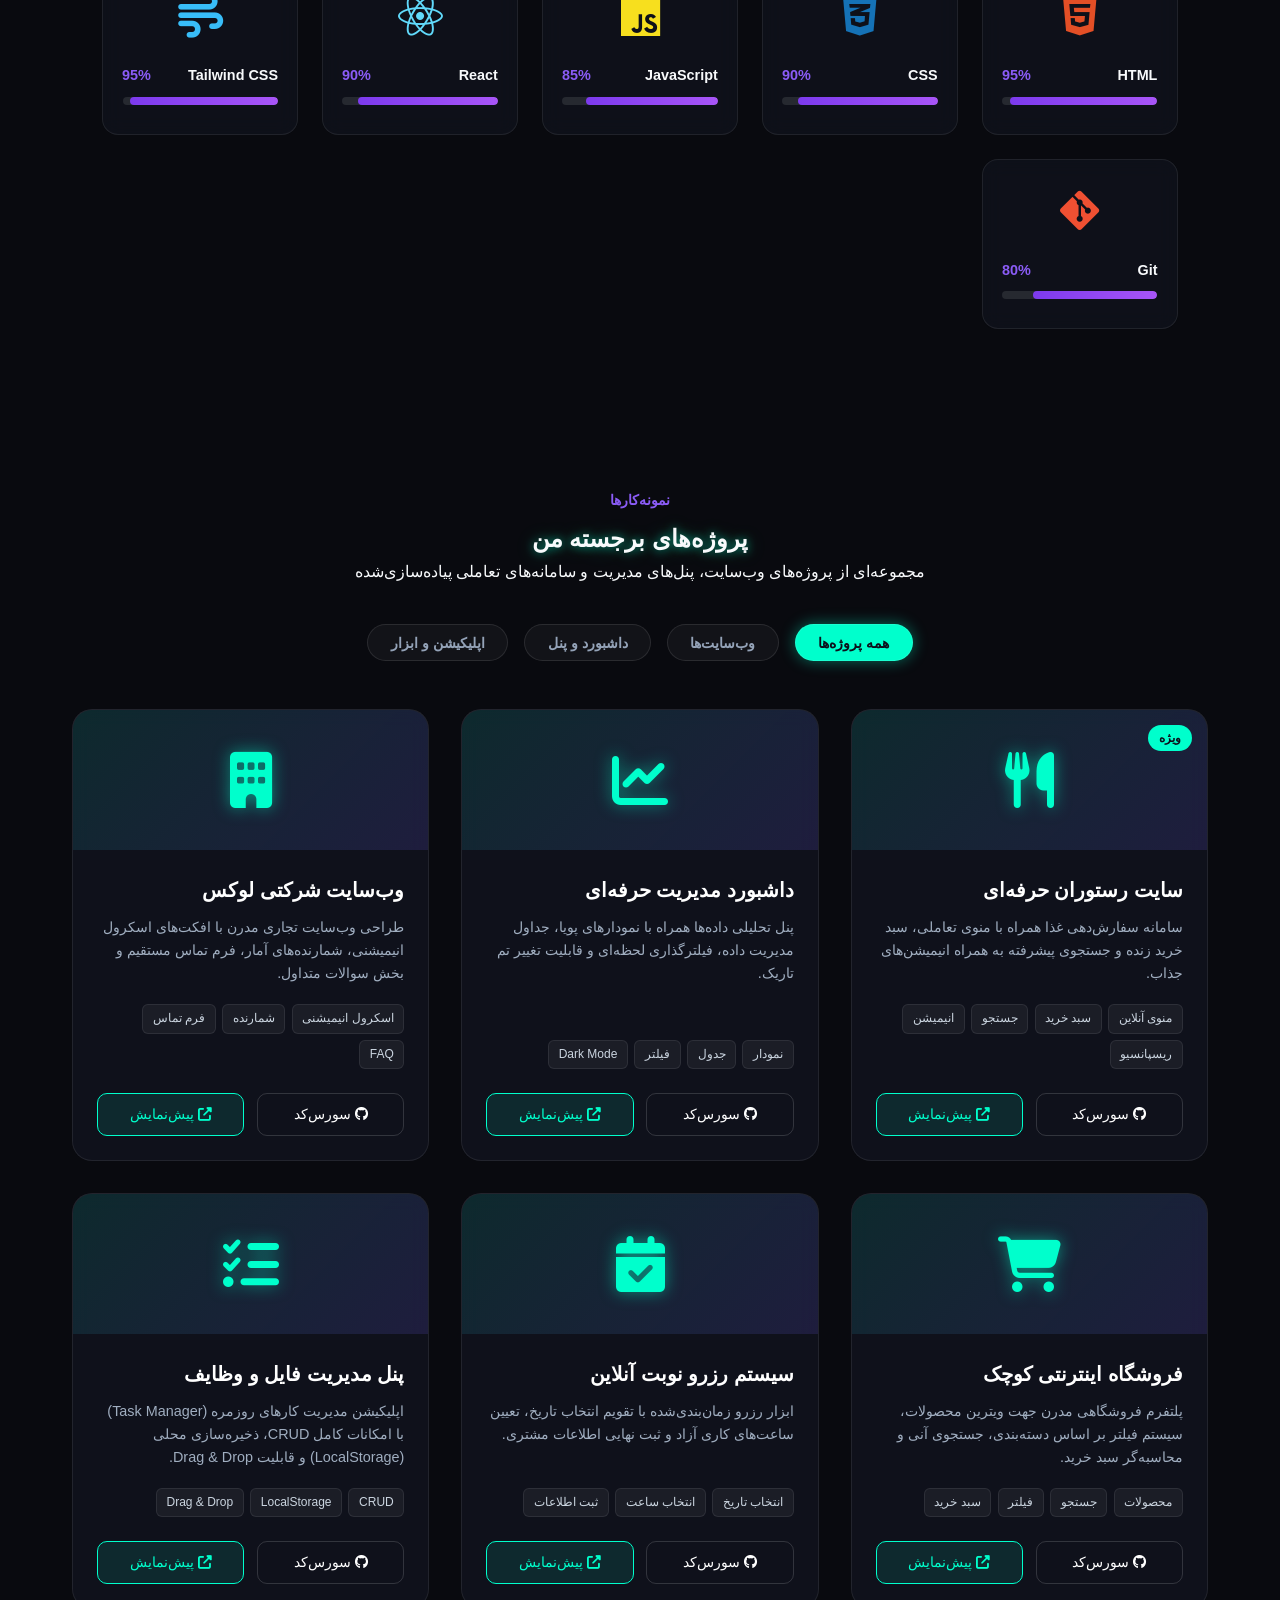
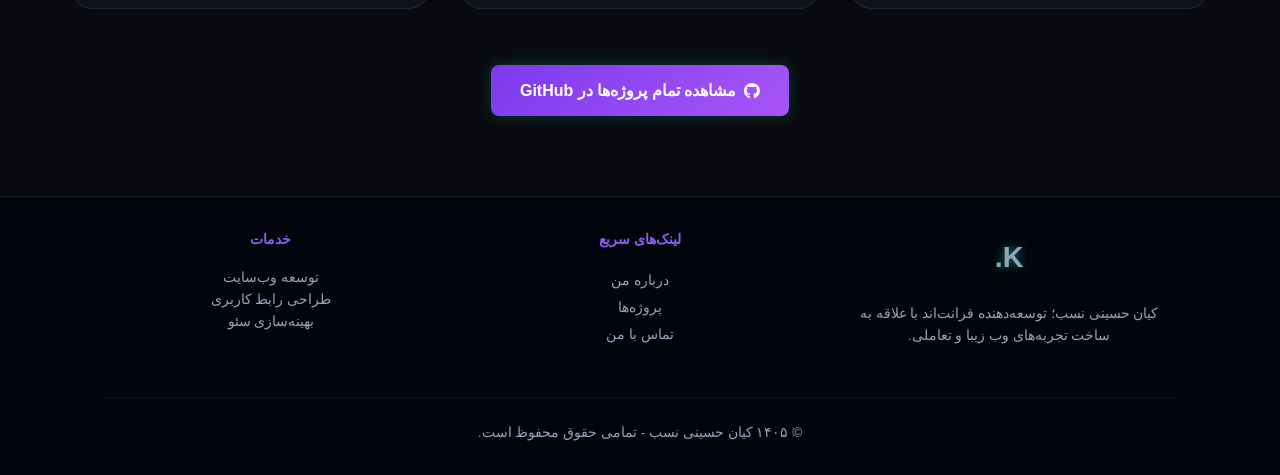
==== commit acde8a5e: "Add files via upload" ====
--- a/index.html
+++ b/index.html
@@ -10,8 +10,8 @@
       href="https://cdnjs.cloudflare.com/ajax/libs/font-awesome/6.4.0/css/all.min.css"
     />
     <!-- فایل استایل مجزا -->
-     <link rel="stylesheet" href="./css/style.css" />
-    <link rel="stylesheet" href="./css/index.css">
+    <link rel="stylesheet" href="./css/style.css" />
+    <link rel="stylesheet" href="./css/index.css" />
   </head>
   <body>
     <!-- افکت ذرات و هاله پس‌زمینه -->
@@ -184,48 +184,233 @@
     </section>
 
     <!-- پروژه‌ها -->
-    <section class="projects reveal" id="projects">
-      <span class="section-tag">پروژه‌های اخیر</span>
-      <h2>چند نمونه از کارهایی که انجام دادم</h2>
-
-      <div class="filter-btns">
-        <button class="filter-btn active" data-filter="all">همه</button>
-        <button class="filter-btn" data-filter="web">وب‌سایت</button>
-        <button class="filter-btn" data-filter="app">اپلیکیشن</button>
-        <button class="filter-btn" data-filter="ui">طراحی رابط کاربری</button>
-      </div>
-
+    <!-- بخش پروژه‌ها -->
+    <section id="projects" class="projects-section reveal">
+      <div class="section-header">
+        <span class="section-tag">نمونه‌کارها</span>
+        <h2 class="glow-text">پروژه‌های برجسته من</h2>
+        <p class="section-desc">
+          مجموعه‌ای از پروژه‌های وب‌سایت، پنل‌های مدیریت و سامانه‌های تعاملی
+          پیاده‌سازی‌شده
+        </p>
+      </div>
+
+      <!-- دکمه‌های فیلتر پروژه‌ها -->
+      <div class="filter-wrapper">
+        <button class="filter-btn active" data-filter="all">
+          همه پروژه‌ها
+        </button>
+        <button class="filter-btn" data-filter="web">وب‌سایت‌ها</button>
+        <button class="filter-btn" data-filter="dashboard">
+          داشبورد و پنل
+        </button>
+        <button class="filter-btn" data-filter="app">اپلیکیشن و ابزار</button>
+      </div>
+
+      <!-- شبکه پروژه‌ها -->
       <div class="projects-grid">
+        <!-- پروژه ۱: سایت رستوران حرفه‌ای -->
         <div class="project-card tilt-card" data-category="web">
-          <img
-            src="https://images.unsplash.com/photo-1460925895917-afdab827c52f?w=500&auto=format&fit=crop"
-            alt="پروژه وب"
-          />
-          <div class="project-info">
-            <h3 class="project-title">وب‌سایت فروشگاهی</h3>
-            <p class="project-desc">طراحی و توسعه فروشگاه آنلاین با React</p>
-          </div>
-        </div>
+          <div class="project-banner">
+            <i class="fas fa-utensils project-icon"></i>
+            <span class="project-badge">ویژه</span>
+          </div>
+          <div class="project-content">
+            <h3>سایت رستوران حرفه‌ای</h3>
+            <p>
+              سامانه سفارش‌دهی غذا همراه با منوی تعاملی، سبد خرید زنده و جستجوی
+              پیشرفته به همراه انیمیشن‌های جذاب.
+            </p>
+            <div class="project-tags">
+              <span>منوی آنلاین</span>
+              <span>سبد خرید</span>
+              <span>جستجو</span>
+              <span>انیمیشن</span>
+              <span>ریسپانسیو</span>
+            </div>
+            <div class="project-links">
+              <a
+                href="https://github.com/kian-developer"
+                target="_blank"
+                class="btn-project-link"
+              >
+                <i class="fab fa-github"></i> سورس‌کد
+              </a>
+              <a href="#" class="btn-project-link primary">
+                <i class="fas fa-external-link-alt"></i> پیش‌نمایش
+              </a>
+            </div>
+          </div>
+        </div>
+
+        <!-- پروژه ۲: داشبورد مدیریت -->
+        <div class="project-card tilt-card" data-category="dashboard">
+          <div class="project-banner">
+            <i class="fas fa-chart-line project-icon"></i>
+          </div>
+          <div class="project-content">
+            <h3>داشبورد مدیریت حرفه‌ای</h3>
+            <p>
+              پنل تحلیلی داده‌ها همراه با نمودارهای پویا، جداول مدیریت داده،
+              فیلترگذاری لحظه‌ای و قابلیت تغییر تم تاریک.
+            </p>
+            <div class="project-tags">
+              <span>نمودار</span>
+              <span>جدول</span>
+              <span>فیلتر</span>
+              <span>Dark Mode</span>
+            </div>
+            <div class="project-links">
+              <a
+                href="https://github.com/kian-developer"
+                target="_blank"
+                class="btn-project-link"
+              >
+                <i class="fab fa-github"></i> سورس‌کد
+              </a>
+              <a href="#" class="btn-project-link primary">
+                <i class="fas fa-external-link-alt"></i> پیش‌نمایش
+              </a>
+            </div>
+          </div>
+        </div>
+
+        <!-- پروژه ۳: وب‌سایت شرکتی لوکس -->
         <div class="project-card tilt-card" data-category="web">
-          <img
-            src="https://images.unsplash.com/photo-1551288049-bebda4e38f71?w=500&auto=format&fit=crop"
-            alt="پنل مدیریت"
-          />
-          <div class="project-info">
-            <h3 class="project-title">پنل مدیریتی</h3>
-            <p class="project-desc">پنل مدیریت حرفه‌ای با داشبوردهای پیشرفته</p>
-          </div>
-        </div>
+          <div class="project-banner">
+            <i class="fas fa-building project-icon"></i>
+          </div>
+          <div class="project-content">
+            <h3>وب‌سایت شرکتی لوکس</h3>
+            <p>
+              طراحی وب‌سایت تجاری مدرن با افکت‌های اسکرول انیمیشنی، شمارنده‌های
+              آمار، فرم تماس مستقیم و بخش سوالات متداول.
+            </p>
+            <div class="project-tags">
+              <span>اسکرول انیمیشنی</span>
+              <span>شمارنده</span>
+              <span>فرم تماس</span>
+              <span>FAQ</span>
+            </div>
+            <div class="project-links">
+              <a
+                href="https://github.com/kian-developer"
+                target="_blank"
+                class="btn-project-link"
+              >
+                <i class="fab fa-github"></i> سورس‌کد
+              </a>
+              <a href="#" class="btn-project-link primary">
+                <i class="fas fa-external-link-alt"></i> پیش‌نمایش
+              </a>
+            </div>
+          </div>
+        </div>
+
+        <!-- پروژه ۴: فروشگاه اینترنتی کوچک -->
+        <div class="project-card tilt-card" data-category="web">
+          <div class="project-banner">
+            <i class="fas fa-shopping-cart project-icon"></i>
+          </div>
+          <div class="project-content">
+            <h3>فروشگاه اینترنتی کوچک</h3>
+            <p>
+              پلتفرم فروشگاهی مدرن جهت ویترین محصولات، سیستم فیلتر بر اساس
+              دسته‌بندی، جستجوی آنی و محاسبه‌گر سبد خرید.
+            </p>
+            <div class="project-tags">
+              <span>محصولات</span>
+              <span>جستجو</span>
+              <span>فیلتر</span>
+              <span>سبد خرید</span>
+            </div>
+            <div class="project-links">
+              <a
+                href="https://github.com/kian-developer"
+                target="_blank"
+                class="btn-project-link"
+              >
+                <i class="fab fa-github"></i> سورس‌کد
+              </a>
+              <a href="#" class="btn-project-link primary">
+                <i class="fas fa-external-link-alt"></i> پیش‌نمایش
+              </a>
+            </div>
+          </div>
+        </div>
+
+        <!-- پروژه ۵: سیستم رزرو نوبت -->
         <div class="project-card tilt-card" data-category="app">
-          <img
-            src="https://images.unsplash.com/photo-1512941937669-90a1b58e7e9c?w=500&auto=format&fit=crop"
-            alt="اپلیکیشن"
-          />
-          <div class="project-info">
-            <h3 class="project-title">اپلیکیشن موبایل</h3>
-            <p class="project-desc">طراحی اپلیکیشن موبایل با فلاتر</p>
-          </div>
-        </div>
+          <div class="project-banner">
+            <i class="fas fa-calendar-check project-icon"></i>
+          </div>
+          <div class="project-content">
+            <h3>سیستم رزرو نوبت آنلاین</h3>
+            <p>
+              ابزار رزرو زمان‌بندی‌شده با تقویم انتخاب تاریخ، تعیین ساعت‌های
+              کاری آزاد و ثبت نهایی اطلاعات مشتری.
+            </p>
+            <div class="project-tags">
+              <span>انتخاب تاریخ</span>
+              <span>انتخاب ساعت</span>
+              <span>ثبت اطلاعات</span>
+            </div>
+            <div class="project-links">
+              <a
+                href="https://github.com/kian-developer"
+                target="_blank"
+                class="btn-project-link"
+              >
+                <i class="fab fa-github"></i> سورس‌کد
+              </a>
+              <a href="#" class="btn-project-link primary">
+                <i class="fas fa-external-link-alt"></i> پیش‌نمایش
+              </a>
+            </div>
+          </div>
+        </div>
+
+        <!-- پروژه ۶: پنل مدیریت فایل یا وظایف -->
+        <div class="project-card tilt-card" data-category="app">
+          <div class="project-banner">
+            <i class="fas fa-tasks project-icon"></i>
+          </div>
+          <div class="project-content">
+            <h3>پنل مدیریت فایل و وظایف</h3>
+            <p>
+              اپلیکیشن مدیریت کارهای روزمره (Task Manager) با امکانات کامل CRUD،
+              ذخیره‌سازی محلی (LocalStorage) و قابلیت Drag & Drop.
+            </p>
+            <div class="project-tags">
+              <span>CRUD</span>
+              <span>LocalStorage</span>
+              <span>Drag & Drop</span>
+            </div>
+            <div class="project-links">
+              <a
+                href="https://github.com/kian-developer"
+                target="_blank"
+                class="btn-project-link"
+              >
+                <i class="fab fa-github"></i> سورس‌کد
+              </a>
+              <a href="#" class="btn-project-link primary">
+                <i class="fas fa-external-link-alt"></i> پیش‌نمایش
+              </a>
+            </div>
+          </div>
+        </div>
+      </div>
+
+      <!-- لینک کلی به پروفایل گیت‌هاب -->
+      <div class="github-more-wrapper">
+        <a
+          href="https://github.com/kian-developer"
+          target="_blank"
+          class="btn-primary glow-btn"
+        >
+          <i class="fab fa-github"></i> مشاهده تمام پروژه‌ها در GitHub
+        </a>
       </div>
     </section>
 
--- a/css/style.css
+++ b/css/style.css
@@ -859,3 +859,170 @@
 .social-btn:hover i {
   transform: scale(1.2);
 }
+/* ==============================================
+   استایل کامل بخش پروژه‌ها (Projects Section)
+   ============================================== */
+
+.projects-section {
+  padding: 5rem 2rem;
+  max-width: 1200px;
+  margin: 0 auto;
+}
+
+.section-header {
+  text-align: center;
+  margin-bottom: 2.5rem;
+}
+
+.filter-wrapper {
+  display: flex;
+  justify-content: center;
+  gap: 1rem;
+  flex-wrap: wrap;
+  margin-bottom: 3rem;
+}
+
+.filter-btn {
+  padding: 0.6rem 1.4rem;
+  background: rgba(255, 255, 255, 0.04);
+  border: 1px solid rgba(255, 255, 255, 0.1);
+  border-radius: 30px;
+  color: var(--text-gray, #a0aec0);
+  cursor: pointer;
+  font-family: inherit;
+  font-size: 0.9rem;
+  transition: all 0.3s ease;
+}
+
+.filter-btn:hover,
+.filter-btn.active {
+  background: var(--neon-cyan, #00ffcc);
+  color: #0d0f1b;
+  font-weight: bold;
+  box-shadow: 0 0 15px rgba(0, 255, 204, 0.4);
+}
+
+.projects-grid {
+  display: grid;
+  grid-template-columns: repeat(auto-fit, minmax(320px, 1fr));
+  gap: 2rem;
+}
+
+.project-card {
+  background: rgba(18, 20, 32, 0.75);
+  border: 1px solid rgba(255, 255, 255, 0.08);
+  border-radius: 20px;
+  overflow: hidden;
+  transition: transform 0.3s ease, box-shadow 0.3s ease;
+  display: flex;
+  flex-direction: column;
+}
+
+.project-card:hover {
+  transform: translateY(-8px);
+  border-color: rgba(0, 255, 204, 0.4);
+  box-shadow: 0 10px 30px rgba(0, 255, 204, 0.15);
+}
+
+.project-banner {
+  height: 140px;
+  background: linear-gradient(135deg, rgba(0, 255, 204, 0.1), rgba(123, 97, 255, 0.15));
+  display: flex;
+  align-items: center;
+  justify-content: center;
+  position: relative;
+}
+
+.project-icon {
+  font-size: 3.5rem;
+  color: var(--neon-cyan, #00ffcc);
+  filter: drop-shadow(0 0 8px rgba(0, 255, 204, 0.5));
+}
+
+.project-badge {
+  position: absolute;
+  top: 15px;
+  right: 15px;
+  background: var(--neon-cyan, #00ffcc);
+  color: #0d0f1b;
+  font-size: 0.75rem;
+  font-weight: bold;
+  padding: 0.2rem 0.7rem;
+  border-radius: 20px;
+}
+
+.project-content {
+  padding: 1.5rem;
+  display: flex;
+  flex-direction: column;
+  flex-grow: 1;
+}
+
+.project-content h3 {
+  color: #fff;
+  font-size: 1.25rem;
+  margin-bottom: 0.6rem;
+}
+
+.project-content p {
+  color: #a0aec0;
+  font-size: 0.9rem;
+  line-height: 1.6;
+  margin-bottom: 1.2rem;
+  flex-grow: 1;
+}
+
+.project-tags {
+  display: flex;
+  flex-wrap: wrap;
+  gap: 0.4rem;
+  margin-bottom: 1.5rem;
+}
+
+.project-tags span {
+  background: rgba(255, 255, 255, 0.05);
+  border: 1px solid rgba(255, 255, 255, 0.08);
+  color: #cbd5e0;
+  font-size: 0.75rem;
+  padding: 0.25rem 0.6rem;
+  border-radius: 6px;
+}
+
+.project-links {
+  display: flex;
+  gap: 0.8rem;
+}
+
+.btn-project-link {
+  flex: 1;
+  text-align: center;
+  padding: 0.6rem;
+  border: 1px solid rgba(255, 255, 255, 0.15);
+  border-radius: 10px;
+  color: #fff;
+  text-decoration: none;
+  font-size: 0.85rem;
+  transition: all 0.3s ease;
+}
+
+.btn-project-link:hover {
+  background: rgba(255, 255, 255, 0.1);
+  border-color: #fff;
+}
+
+.btn-project-link.primary {
+  background: rgba(0, 255, 204, 0.1);
+  border-color: var(--neon-cyan, #00ffcc);
+  color: var(--neon-cyan, #00ffcc);
+}
+
+.btn-project-link.primary:hover {
+  background: var(--neon-cyan, #00ffcc);
+  color: #0d0f1b;
+  font-weight: bold;
+}
+
+.github-more-wrapper {
+  text-align: center;
+  margin-top: 3.5rem;
+}
